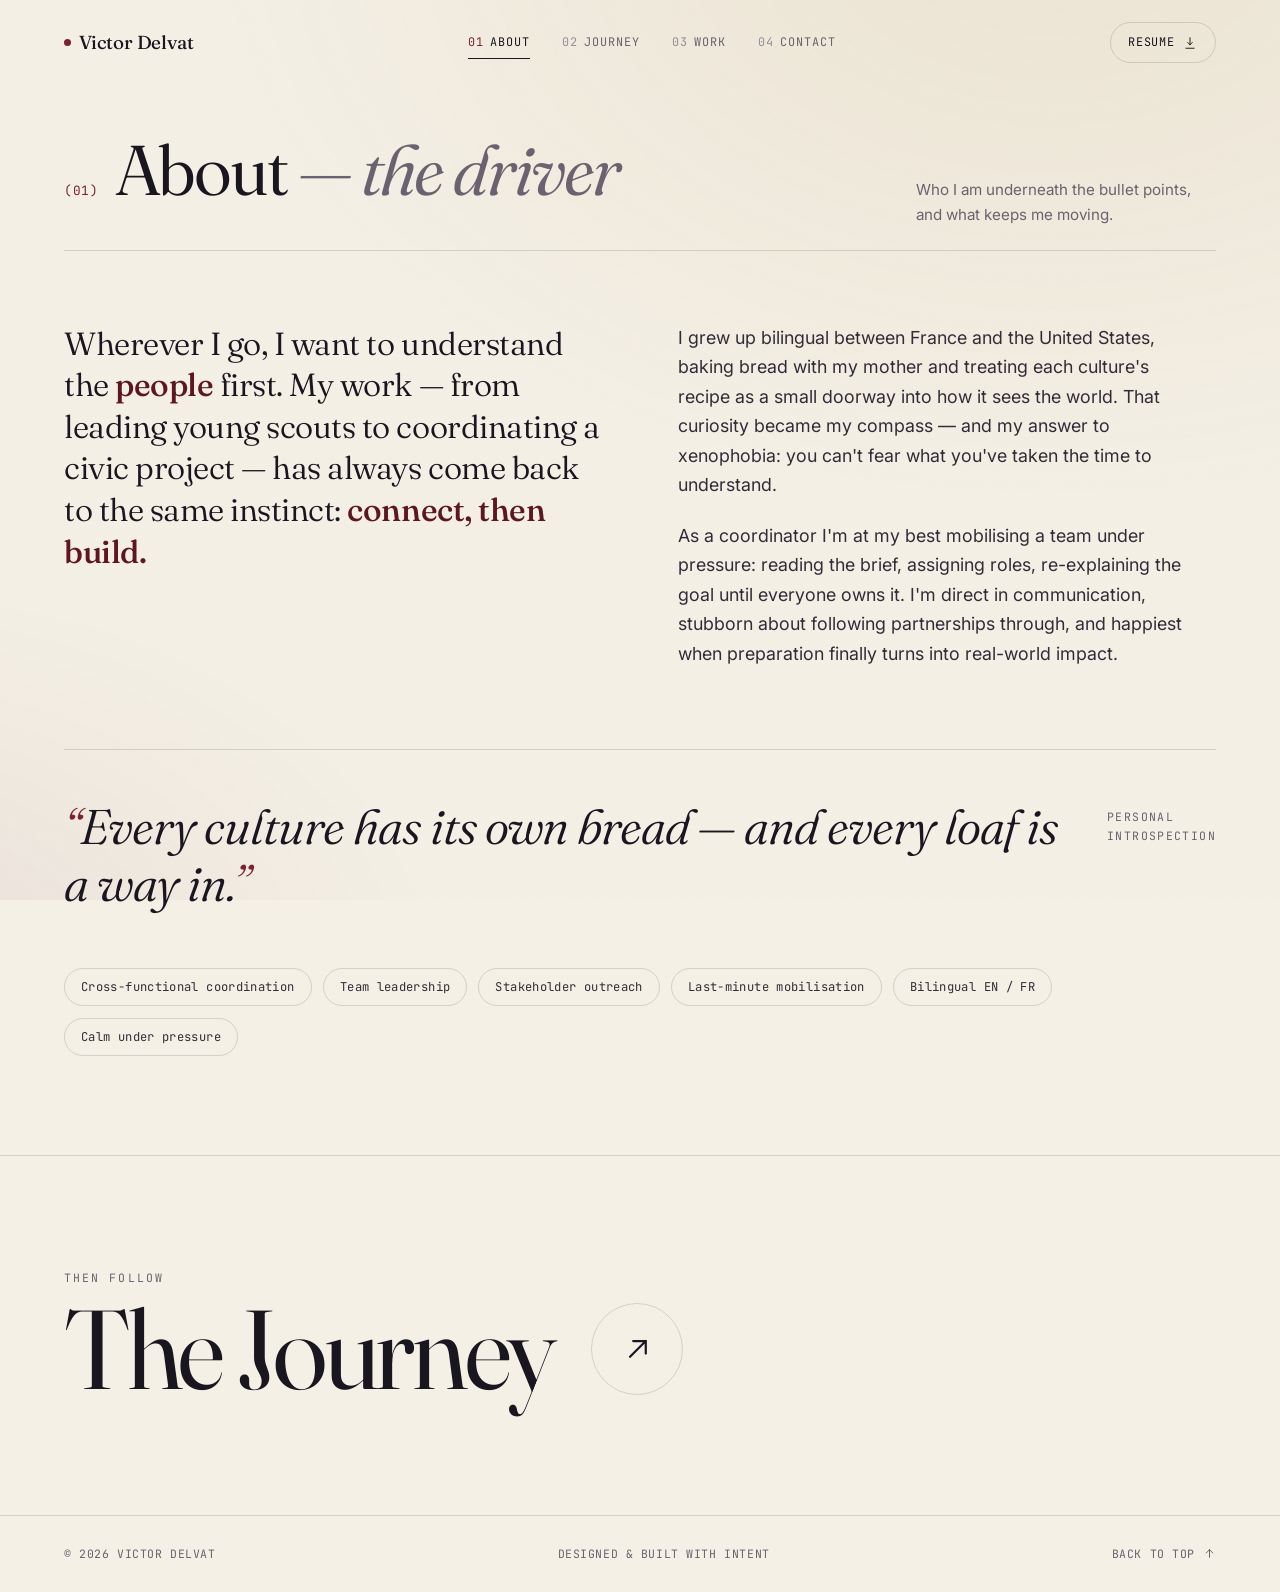
==== about.html @ 2fd2fdd8 "Initial commit — interactive multi-page portfolio Five-page editorial portfolio (home, about, journe" ====
<!DOCTYPE html>
<html lang="en">
<head>
<meta charset="UTF-8" />
<meta name="viewport" content="width=device-width, initial-scale=1.0" />
<title>About — Victor Delvat</title>
<meta name="description" content="Who Victor Delvat is beneath the bullet points: connection-driven, curious, and built for cross-cultural coordination." />
<meta name="author" content="Victor Delvat" />
<meta name="theme-color" content="#F4F0E6" />
<link rel="preconnect" href="https://fonts.googleapis.com" />
<link rel="preconnect" href="https://fonts.gstatic.com" crossorigin />
<link href="https://fonts.googleapis.com/css2?family=Fraunces:ital,opsz,wght@0,9..144,300..600;1,9..144,300..500&family=Inter:wght@400;500;600&family=JetBrains+Mono:wght@400;500&display=swap" rel="stylesheet" />
<link rel="stylesheet" href="assets/styles.css" />
</head>
<body>
<div class="progress" id="progress" aria-hidden="true"></div>
<div class="cursor" id="cursor" aria-hidden="true"></div>
<div class="cursor-dot" id="cursorDot" aria-hidden="true"></div>

<header class="nav" id="nav">
  <a href="index.html" class="nav-name" aria-label="Victor Delvat — home"><span class="dot" aria-hidden="true"></span> Victor Delvat</a>
  <nav class="nav-links" aria-label="Primary">
    <a href="about.html" data-nav="about"><span class="idx">01</span>About</a>
    <a href="journey.html" data-nav="journey"><span class="idx">02</span>Journey</a>
    <a href="work.html" data-nav="work"><span class="idx">03</span>Work</a>
    <a href="contact.html" data-nav="contact"><span class="idx">04</span>Contact</a>
  </nav>
  <a class="btn-resume magnetic" href="Victor_Delvat_Resume.pdf" download data-cursor>
    <span>Resume <svg viewBox="0 0 24 24" fill="none" stroke="currentColor" stroke-width="1.6" stroke-linecap="round" stroke-linejoin="round" aria-hidden="true"><path d="M12 3v12m0 0 4-4m-4 4-4-4M5 21h14"/></svg></span>
  </a>
  <button class="nav-toggle" id="navToggle" aria-label="Open menu" aria-expanded="false"><span></span><span></span></button>
</header>

<div class="menu" id="menu">
  <a href="about.html" data-nav="about"><span class="idx">01</span>About</a>
  <a href="journey.html" data-nav="journey"><span class="idx">02</span>Journey</a>
  <a href="work.html" data-nav="work"><span class="idx">03</span>Work</a>
  <a href="contact.html" data-nav="contact"><span class="idx">04</span>Contact</a>
</div>
<main>
<section class="section wrap" id="about">
  <div class="sec-head r-up">
    <span class="idx">(01)</span>
    <h2 class="serif">About <em>— the driver</em></h2>
    <p class="aside">Who I am underneath the bullet points, and what keeps me moving.</p>
  </div>

  <div class="about-grid">
    <p class="about-lead r-up">
      Wherever I go, I want to understand the <strong>people</strong> first.
      My work — from leading young scouts to coordinating a civic project —
      has always come back to the same instinct: <strong>connect, then build.</strong>
    </p>
    <div class="about-body r-up" data-d="1">
      <p>
        I grew up bilingual between France and the United States, baking bread with my
        mother and treating each culture's recipe as a small doorway into how it sees the world.
        That curiosity became my compass — and my answer to xenophobia: you can't fear what
        you've taken the time to understand.
      </p>
      <p>
        As a coordinator I'm at my best mobilising a team under pressure: reading the brief,
        assigning roles, re-explaining the goal until everyone owns it. I'm direct in
        communication, stubborn about following partnerships through, and happiest when
        preparation finally turns into real-world impact.
      </p>
    </div>
  </div>

  <blockquote class="pullquote r-up" data-d="1">
    <p class="q serif">
      <span class="mark">“</span>Every culture has its own bread — and every loaf is
      a way in.<span class="mark">”</span>
    </p>
    <p class="attr">Personal<br/>introspection</p>
  </blockquote>

  <div class="values r-up" data-d="2" aria-label="Core attributes">
    <span class="chip">Cross-functional coordination</span>
    <span class="chip">Team leadership</span>
    <span class="chip">Stakeholder outreach</span>
    <span class="chip">Last-minute mobilisation</span>
    <span class="chip">Bilingual EN / FR</span>
    <span class="chip">Calm under pressure</span>
  </div>
</section>
</main>

<a class="next-step" href="journey.html" aria-label="Next: The Journey">
  <span class="next-inner">
    <span class="ns-label r-up">Then follow</span>
    <span class="ns-title serif r-up" data-d="1">The Journey <span class="ns-arrow"><svg viewBox="0 0 24 24" fill="none" stroke="currentColor" stroke-width="1.4" stroke-linecap="round" aria-hidden="true"><path d="M7 17 17 7M9 7h8v8"/></svg></span></span>
  </span>
</a>
<footer class="site-foot">
  <span>© <span id="yr"></span> Victor Delvat</span>
  <span>Designed &amp; built with intent</span>
  <a href="#" class="to-top" data-cursor>Back to top <svg viewBox="0 0 24 24" fill="none" stroke="currentColor" stroke-width="1.8" stroke-linecap="round" aria-hidden="true"><path d="M12 19V5m0 0-6 6m6-6 6 6"/></svg></a>
</footer>
<script src="assets/main.js"></script>
</body>
</html>
---- assets/styles.css ----
/* ============================================================
   VICTOR DELVAT — shared stylesheet (multi-page, bold edition)
   ============================================================ */
:root{
  --paper:#F4F0E6;
  --paper-2:#ECE5D6;
  --surface:#FBF8F1;
  --ink:#1A1620;
  --ink-soft:#332C38;
  --muted:#6B6270;
  --muted-2:#968D9C;
  --line:rgba(26,22,32,0.14);
  --line-soft:rgba(26,22,32,0.07);
  --clay:#7C2230;
  --clay-deep:#5E1721;
  --gold:#B07C2E;
  --gold-soft:#CBA869;
  --dark:#17121A;
  --dark-paper:#EFE7DA;
  --map-land:rgba(26,22,32,0.085);
  --map-hi:rgba(124,34,48,0.42);

  --maxw:1320px;
  --gut:clamp(1.25rem,5vw,5.5rem);

  --ease:cubic-bezier(0.22,1,0.36,1);
  --ease-soft:cubic-bezier(0.65,0.05,0.36,1);
  --r:16px;

  --f-display:"Fraunces",Georgia,serif;
  --f-body:"Inter",system-ui,-apple-system,sans-serif;
  --f-mono:"JetBrains Mono",ui-monospace,monospace;
}

/* ---------- view transitions (cross-page) ---------- */
@view-transition{ navigation:auto; }
@keyframes vt-out{ to{ opacity:0; transform:translateY(-14px) scale(.992); } }
@keyframes vt-in{ from{ opacity:0; transform:translateY(22px) scale(.992); } }
::view-transition-old(root){ animation:vt-out .42s var(--ease) both; }
::view-transition-new(root){ animation:vt-in .55s var(--ease) both; }

/* ============================================================ RESET */
*{margin:0;padding:0;box-sizing:border-box}
html{-webkit-text-size-adjust:100%;scroll-behavior:smooth}
body{
  font-family:var(--f-body);background:var(--paper);color:var(--ink);
  font-size:clamp(1rem,0.55vw + 0.9rem,1.12rem);line-height:1.65;
  -webkit-font-smoothing:antialiased;text-rendering:optimizeLegibility;overflow-x:hidden;
}
img{display:block;max-width:100%}
a{color:inherit;text-decoration:none}
button{font:inherit;color:inherit;background:none;border:none;cursor:pointer}
::selection{background:var(--clay);color:#fff}

/* warm wash + film grain */
body::before{
  content:"";position:fixed;inset:0;z-index:0;pointer-events:none;
  background:
    radial-gradient(120% 120% at 82% -10%, rgba(176,124,46,0.10), transparent 55%),
    radial-gradient(90% 90% at -10% 110%, rgba(124,34,48,0.07), transparent 50%);
}
body::after{
  content:"";position:fixed;inset:0;z-index:9998;pointer-events:none;opacity:.5;
  mix-blend-mode:multiply;
  background-image:url("data:image/svg+xml,%3Csvg xmlns='http://www.w3.org/2000/svg' width='160' height='160'%3E%3Cfilter id='n'%3E%3CfeTurbulence type='fractalNoise' baseFrequency='0.85' numOctaves='2' stitchTiles='stitch'/%3E%3C/filter%3E%3Crect width='100%25' height='100%25' filter='url(%23n)' opacity='0.045'/%3E%3C/svg%3E");
}

.wrap{max-width:var(--maxw);margin-inline:auto;padding-inline:var(--gut)}
.section{position:relative;z-index:1;padding-block:clamp(4.5rem,11vh,9rem)}
main{position:relative;z-index:1}

/* ============================================================ TYPE HELPERS */
.label{font-family:var(--f-mono);font-size:0.72rem;letter-spacing:0.18em;text-transform:uppercase;color:var(--muted);font-weight:500}
.display{font-family:var(--f-display);font-weight:380;line-height:0.9;letter-spacing:-0.025em;font-optical-sizing:auto}
.serif{font-family:var(--f-display)}
.lead{font-size:clamp(1.2rem,1.4vw + 0.9rem,1.75rem);line-height:1.42;letter-spacing:-0.01em;color:var(--ink-soft);max-width:34ch}

.reveal-line{display:block;overflow:hidden}
.reveal-line > span{display:block;transform:translateY(110%);transition:transform 0.95s var(--ease)}
.in .reveal-line > span{transform:translateY(0)}
.in .reveal-line:nth-child(2) > span{transition-delay:0.08s}
.in .reveal-line:nth-child(3) > span{transition-delay:0.16s}

.r-up{opacity:0;transform:translateY(26px);transition:opacity 0.85s var(--ease),transform 0.85s var(--ease)}
.in .r-up,.r-up.in{opacity:1;transform:none}
.r-up[data-d="1"]{transition-delay:0.08s}
.r-up[data-d="2"]{transition-delay:0.16s}
.r-up[data-d="3"]{transition-delay:0.24s}
.r-up[data-d="4"]{transition-delay:0.32s}
.r-up[data-d="5"]{transition-delay:0.40s}

/* ============================================================ CURSOR */
.cursor,.cursor-dot{position:fixed;top:0;left:0;z-index:9999;pointer-events:none;border-radius:50%;mix-blend-mode:multiply;opacity:0}
.cursor{width:40px;height:40px;border:1px solid rgba(26,22,32,0.45);transform:translate(-50%,-50%);
  transition:width .35s var(--ease),height .35s var(--ease),opacity .3s,background .35s var(--ease),border-color .35s}
.cursor-dot{width:5px;height:5px;background:var(--ink);transform:translate(-50%,-50%)}
.cursor.is-hover{width:66px;height:66px;background:rgba(124,34,48,0.10);border-color:transparent}
.cursor.is-hover-dark{border-color:rgba(239,231,218,0.6)}
body.cursor-ready{cursor:none}
body.cursor-ready a,body.cursor-ready button{cursor:none}

/* ============================================================ PROGRESS */
.progress{position:fixed;top:0;left:0;height:2px;width:100%;transform:scaleX(0);transform-origin:0 50%;background:var(--clay);z-index:300}

/* ============================================================ NAV */
.nav{position:fixed;top:0;left:0;right:0;z-index:200;display:flex;align-items:center;justify-content:space-between;
  padding:1.4rem var(--gut);transition:padding .5s var(--ease),background .5s var(--ease),box-shadow .5s var(--ease),backdrop-filter .5s}
.nav.shrunk{padding:0.85rem var(--gut);background:rgba(244,240,230,0.72);backdrop-filter:blur(14px) saturate(120%);
  -webkit-backdrop-filter:blur(14px) saturate(120%);box-shadow:0 1px 0 var(--line-soft)}
.nav-name{font-family:var(--f-display);font-size:1.18rem;font-weight:450;letter-spacing:-0.01em;display:flex;align-items:center;gap:.5rem}
.nav-name .dot{width:7px;height:7px;border-radius:50%;background:var(--clay);display:inline-block}
.nav-links{display:flex;align-items:center;gap:2rem}
.nav-links a{font-family:var(--f-mono);font-size:0.74rem;letter-spacing:0.08em;text-transform:uppercase;color:var(--muted);position:relative;padding:.3rem 0;transition:color .3s var(--ease)}
.nav-links a .idx{color:var(--muted-2);margin-right:.4rem}
.nav-links a::after{content:"";position:absolute;left:0;bottom:-2px;height:1px;width:100%;background:var(--ink);transform:scaleX(0);transform-origin:100% 50%;transition:transform .4s var(--ease)}
.nav-links a:hover,.nav-links a.active{color:var(--ink)}
.nav-links a:hover::after,.nav-links a.active::after{transform:scaleX(1);transform-origin:0 50%}
.nav-links a.active .idx{color:var(--clay)}

.btn-resume{display:inline-flex;align-items:center;gap:.55rem;font-family:var(--f-mono);font-size:0.74rem;letter-spacing:0.06em;text-transform:uppercase;
  border:1px solid var(--line);border-radius:100px;padding:.6rem 1.1rem;color:var(--ink);position:relative;overflow:hidden;
  transition:background .4s var(--ease),color .4s var(--ease),border-color .4s var(--ease)}
.btn-resume span{position:relative;z-index:1;display:inline-flex;align-items:center;gap:.55rem}
.btn-resume::before{content:"";position:absolute;inset:0;background:var(--ink);transform:translateY(101%);transition:transform .5s var(--ease);z-index:0}
.btn-resume:hover{color:var(--paper);border-color:var(--ink)}
.btn-resume:hover::before{transform:translateY(0)}
.btn-resume svg{width:14px;height:14px}
.nav-toggle{display:none}

/* mobile menu */
.menu{position:fixed;inset:0;z-index:190;background:var(--paper);display:flex;flex-direction:column;justify-content:center;gap:1rem;padding:var(--gut);transform:translateY(-100%);transition:transform .6s var(--ease)}
.menu.open{transform:translateY(0)}
.menu a{font-family:var(--f-display);font-size:clamp(2rem,9vw,3.5rem);font-weight:380;letter-spacing:-0.02em;display:flex;align-items:baseline;gap:1rem}
.menu a .idx{font-family:var(--f-mono);font-size:0.9rem;color:var(--clay)}

/* inner pages: clear the fixed nav */
main > .section:first-child:not(.hero){padding-top:clamp(7rem,15vh,11rem)}

/* dark-themed pages (contact): make the nav legible over dark */
body.on-dark .nav-name{color:var(--dark-paper)}
body.on-dark .nav-name .dot{background:var(--gold)}
body.on-dark .nav-links a{color:rgba(239,231,218,0.55)}
body.on-dark .nav-links a:hover,body.on-dark .nav-links a.active{color:var(--dark-paper)}
body.on-dark .nav-links a::after{background:var(--dark-paper)}
body.on-dark .nav-links a.active .idx{color:var(--gold)}
body.on-dark .btn-resume{color:var(--dark-paper);border-color:rgba(239,231,218,0.32)}
body.on-dark .btn-resume::before{background:var(--dark-paper)}
body.on-dark .btn-resume:hover{color:var(--dark)}
body.on-dark .nav.shrunk{background:rgba(23,18,26,0.62);box-shadow:0 1px 0 rgba(239,231,218,0.1)}
body.on-dark .nav-toggle span{background:var(--dark-paper)}
body.on-dark .cursor{border-color:rgba(239,231,218,0.5);mix-blend-mode:screen}
body.on-dark .cursor-dot{background:var(--dark-paper);mix-blend-mode:screen}

/* ============================================================ HERO */
.hero{min-height:100svh;display:flex;flex-direction:column;justify-content:center;padding-top:6rem;padding-bottom:3rem;position:relative;z-index:1}
.hero-top{display:flex;justify-content:space-between;align-items:flex-end;gap:2rem;margin-bottom:clamp(1.5rem,4vh,3rem);flex-wrap:wrap}
.hero-head{display:flex;align-items:flex-end;justify-content:space-between;gap:clamp(1.5rem,4vw,3rem);flex-wrap:wrap}
.hero-name{font-size:clamp(3.8rem,17vw,17rem);letter-spacing:-0.04em;line-height:0.86}
.hero-name em{font-style:italic;font-weight:320;color:var(--clay)}
.hero-role{display:flex;align-items:center;gap:1.1rem;flex-wrap:wrap;margin-top:clamp(1.4rem,3.5vh,2.6rem);
  font-family:var(--f-mono);font-size:clamp(0.78rem,1.1vw,0.95rem);letter-spacing:0.04em;text-transform:uppercase;color:var(--ink-soft)}
.hero-role .sep{width:34px;height:1px;background:var(--line);display:inline-block}
.hero-grid{display:grid;grid-template-columns:1.4fr 1fr;gap:clamp(2rem,5vw,5rem);align-items:end;margin-top:clamp(2.5rem,6vh,4.5rem)}
.hero-lead{align-self:end}
.hero-meta{display:flex;flex-direction:column;gap:.9rem;align-items:flex-start;justify-self:end}
.hero-stats{display:flex;gap:clamp(1.5rem,4vw,3rem);flex-wrap:wrap}
.stat .num{font-family:var(--f-display);font-size:clamp(1.9rem,3vw,2.8rem);line-height:1;font-weight:400;display:block}
.stat .cap{font-family:var(--f-mono);font-size:0.68rem;letter-spacing:0.1em;text-transform:uppercase;color:var(--muted);margin-top:.5rem}
.scroll-cue{display:flex;align-items:center;gap:.7rem;margin-top:clamp(2rem,5vh,3.5rem);font-family:var(--f-mono);font-size:0.7rem;letter-spacing:0.18em;text-transform:uppercase;color:var(--muted)}
.scroll-cue .line{position:relative;width:46px;height:1px;background:var(--line);overflow:hidden}
.scroll-cue .line::after{content:"";position:absolute;inset:0;background:var(--ink);transform:translateX(-100%);animation:cue 2.4s var(--ease) infinite}
@keyframes cue{0%{transform:translateX(-100%)}50%{transform:translateX(0)}100%{transform:translateX(100%)}}

/* ============================================================ PORTRAIT / PHOTO SLOTS */
.portrait{position:relative;flex:none;align-self:flex-end;margin-bottom:.4rem;width:clamp(160px,18vw,270px);aspect-ratio:4/5;
  border:1px solid var(--line);border-radius:18px;overflow:hidden;background:var(--paper-2)}
.portrait img,.photo img{position:absolute;inset:0;width:100%;height:100%;object-fit:cover;z-index:1}
.portrait figcaption,.photo figcaption{position:absolute;inset:0;display:flex;align-items:center;justify-content:center;text-align:center;
  font-family:var(--f-mono);font-size:0.64rem;letter-spacing:0.14em;text-transform:uppercase;color:var(--muted-2);line-height:1.7}
.portrait.is-empty,.photo.is-empty{border-style:dashed}
.photo{position:relative;overflow:hidden;border:1px solid var(--line);border-radius:var(--r);background:var(--paper-2)}

/* ============================================================ SECTION HEADER */
.sec-head{display:flex;align-items:baseline;gap:1rem;margin-bottom:clamp(2.5rem,6vw,4.5rem);border-bottom:1px solid var(--line);padding-bottom:1.4rem;flex-wrap:wrap}
.sec-head .idx{font-family:var(--f-mono);font-size:0.8rem;color:var(--clay);letter-spacing:0.05em}
.sec-head h1,.sec-head h2{font-size:clamp(2.2rem,5.5vw,4.6rem);font-weight:360;letter-spacing:-0.03em;line-height:1}
.sec-head h1 em,.sec-head h2 em{font-style:italic;color:var(--muted)}
.sec-head .aside{margin-left:auto;max-width:30ch;color:var(--muted);font-size:0.95rem}

/* ============================================================ ABOUT */
.about-grid{display:grid;grid-template-columns:1fr 1fr;gap:clamp(2.5rem,6vw,6rem);align-items:start}
.about-lead{font-family:var(--f-display);font-weight:340;font-size:clamp(1.6rem,2.5vw,2.4rem);line-height:1.3;letter-spacing:-0.015em}
.about-lead strong{font-weight:500;color:var(--clay-deep)}
.about-body p{color:var(--ink-soft);margin-bottom:1.3rem;max-width:46ch}
.about-body p:last-child{margin-bottom:0}
.pullquote{margin-top:clamp(3rem,7vw,5rem);border-top:1px solid var(--line);padding-top:clamp(2rem,4vw,3rem);display:grid;grid-template-columns:auto 1fr;gap:clamp(1.5rem,4vw,3rem);align-items:start}
.pullquote .q{font-family:var(--f-display);font-style:italic;font-weight:330;font-size:clamp(1.8rem,3.8vw,3.4rem);line-height:1.18;letter-spacing:-0.02em}
.pullquote .q .mark{color:var(--clay)}
.pullquote .attr{font-family:var(--f-mono);font-size:0.72rem;letter-spacing:0.12em;text-transform:uppercase;color:var(--muted);white-space:nowrap;padding-top:.6rem}
.values{display:flex;flex-wrap:wrap;gap:.7rem;margin-top:clamp(2.5rem,5vw,3.5rem)}
.chip{font-family:var(--f-mono);font-size:0.76rem;letter-spacing:0.03em;border:1px solid var(--line);border-radius:100px;padding:.5rem 1rem;color:var(--ink-soft);transition:background .35s var(--ease),color .35s var(--ease),border-color .35s var(--ease)}
.chip:hover{background:var(--ink);color:var(--paper);border-color:var(--ink)}

/* ============================================================ PATH / JOURNEY */
.path-list{display:flex;flex-direction:column}
.stop{display:grid;grid-template-columns:0.6fr 1.6fr 1fr;gap:clamp(1rem,3vw,3rem);padding:clamp(1.6rem,3.5vw,2.6rem) 0;border-top:1px solid var(--line);align-items:start;position:relative;transition:background .5s var(--ease)}
.stop:last-child{border-bottom:1px solid var(--line)}
.stop:hover{background:linear-gradient(90deg,rgba(124,34,48,0.05),transparent 70%)}
.stop .yr{font-family:var(--f-mono);font-size:0.8rem;color:var(--muted);letter-spacing:0.03em;padding-top:.45rem}
.stop .place h3{font-family:var(--f-display);font-size:clamp(1.4rem,2.6vw,2.1rem);font-weight:400;letter-spacing:-0.015em;line-height:1.1}
.stop .place .loc{display:flex;align-items:center;gap:.55rem;margin-top:.6rem;font-size:0.92rem;color:var(--muted)}
.stop .place .loc svg{width:14px;height:14px;color:var(--clay);flex:none}
.stop .detail{color:var(--ink-soft);font-size:0.97rem;padding-top:.3rem}
.stop .detail .courses{display:flex;flex-wrap:wrap;gap:.4rem;margin-top:.9rem}
.stop .detail .courses span{font-family:var(--f-mono);font-size:0.68rem;color:var(--muted);border:1px solid var(--line-soft);border-radius:6px;padding:.25rem .5rem}
.stop .num-big{position:absolute;right:0;top:50%;transform:translateY(-50%);font-family:var(--f-display);font-size:clamp(3rem,8vw,7rem);font-style:italic;color:rgba(26,22,32,0.05);font-weight:300;pointer-events:none;z-index:-1}

.journey{position:relative;width:100%;aspect-ratio:950/620;margin-bottom:clamp(2.5rem,6vw,4.5rem);border:1px solid var(--line);border-radius:18px;overflow:hidden;
  background:radial-gradient(120% 130% at 50% -20%, rgba(176,124,46,0.10), transparent 55%),radial-gradient(90% 90% at 95% 110%, rgba(124,34,48,0.08), transparent 55%),var(--surface)}
.world-base,.map-overlay{position:absolute;inset:0;width:100%;height:100%}
.world-base path{fill:var(--map-land);stroke:none;transition:fill 1.2s var(--ease)}
.world-base #france,.world-base #usa{fill:var(--map-land)}
.journey.in .world-base #france,.journey.in .world-base #usa{fill:var(--map-hi)}
.map-overlay{overflow:visible}
.route{fill:none;stroke:var(--gold);stroke-width:2.4;stroke-linecap:round;stroke-linejoin:round;stroke-dasharray:var(--len);stroke-dashoffset:var(--len);transition:stroke-dashoffset 2.1s var(--ease-soft);filter:drop-shadow(0 1px 1px rgba(176,124,46,0.35))}
.journey.in .route{stroke-dashoffset:0}
.route-ghost{fill:none;stroke:var(--line);stroke-width:1;stroke-dasharray:2 6}
.plane{fill:var(--ink)}
.plane-wrap{opacity:0;transition:opacity .4s var(--ease)}
.journey.in .plane-wrap{opacity:1}
.mk-ring{fill:none;stroke:var(--clay);stroke-width:2;opacity:0;transform-box:fill-box;transform-origin:center}
.journey.in .mk-ring{animation:pulse 2.6s var(--ease) infinite}
.mk-dot{fill:var(--clay)}.mk-dot.gold{fill:var(--gold)}
@keyframes pulse{0%{opacity:.55;transform:scale(.6)}70%{opacity:0;transform:scale(2.6)}100%{opacity:0;transform:scale(2.6)}}
.city{position:absolute;transform:translate(-50%,-50%);display:flex;flex-direction:column;gap:.15rem;align-items:center;pointer-events:none;text-align:center;opacity:0;transition:opacity .7s var(--ease)}
.journey.in .city{opacity:1}
.city .c-name{font-family:var(--f-display);font-size:clamp(.8rem,1.5vw,1.15rem);font-weight:500;line-height:1;letter-spacing:-.01em;color:var(--ink);white-space:nowrap}
.city .c-meta{font-family:var(--f-mono);font-size:clamp(.5rem,.9vw,.66rem);letter-spacing:.1em;text-transform:uppercase;color:var(--muted);white-space:nowrap}
.city .c-tag{font-family:var(--f-mono);font-size:clamp(.46rem,.8vw,.58rem);letter-spacing:.12em;text-transform:uppercase;color:var(--gold);margin-bottom:.1rem}
.city.below{flex-direction:column-reverse}
.journey-cap{position:absolute;left:clamp(1rem,3vw,2rem);bottom:clamp(1rem,3vw,1.6rem);font-family:var(--f-mono);font-size:.64rem;letter-spacing:.14em;text-transform:uppercase;color:var(--muted-2);display:flex;align-items:center;gap:.6rem}
.journey-cap .pin{width:7px;height:7px;border-radius:50%;background:var(--gold)}

/* ============================================================ WORK */
.work-list{display:flex;flex-direction:column;gap:0}
.job{display:grid;grid-template-columns:auto 1fr auto;gap:clamp(1.2rem,3vw,3rem);padding:clamp(1.8rem,4vw,3rem) 0;border-top:1px solid var(--line);align-items:center;cursor:pointer;position:relative}
.job:last-child{border-bottom:1px solid var(--line)}
.job .j-main{display:flex;flex-direction:column;gap:.2rem}
.job .j-title{font-family:var(--f-display);font-size:clamp(1.6rem,3.6vw,2.9rem);font-weight:400;letter-spacing:-0.02em;line-height:1.04;transition:color .4s var(--ease);display:flex;align-items:center;gap:.8rem;flex-wrap:wrap}
.job .j-title .tag{font-family:var(--f-mono);font-size:0.62rem;letter-spacing:0.1em;text-transform:uppercase;color:var(--clay);border:1px solid var(--clay);border-radius:100px;padding:.2rem .55rem;transform:translateY(-3px)}
.job .j-org{color:var(--muted);font-size:0.97rem;margin-top:.35rem}
.job .j-side{text-align:right;display:flex;flex-direction:column;align-items:flex-end;gap:.5rem}
.job .j-yr{font-family:var(--f-mono);font-size:0.78rem;color:var(--muted)}
.job .j-arrow{width:42px;height:42px;border:1px solid var(--line);border-radius:50%;display:flex;align-items:center;justify-content:center;transition:background .4s var(--ease),border-color .4s var(--ease),transform .4s var(--ease)}
.job .j-arrow svg{width:16px;height:16px;transition:transform .4s var(--ease),color .4s var(--ease)}
.job:hover .j-title{color:var(--clay-deep)}
.job:hover .j-arrow{background:var(--ink);border-color:var(--ink);transform:rotate(45deg)}
.job:hover .j-arrow svg{color:var(--paper);transform:rotate(-45deg)}
.job-detail{grid-column:1 / -1;display:grid;grid-template-rows:0fr;transition:grid-template-rows .55s var(--ease)}
.job-detail-inner{overflow:hidden}
.job.open .job-detail{grid-template-rows:1fr}
.job-detail ul{list-style:none;padding-top:1.5rem;display:grid;grid-template-columns:repeat(auto-fit,minmax(240px,1fr));gap:.9rem 2.5rem;max-width:60rem}
.job-detail li{position:relative;padding-left:1.4rem;color:var(--ink-soft);font-size:0.96rem;line-height:1.5}
.job-detail li::before{content:"";position:absolute;left:0;top:.6em;width:6px;height:6px;border-radius:50%;background:var(--clay)}

/* logos */
.logo{position:relative;display:inline-flex;align-items:center;justify-content:center;flex:none;width:58px;height:58px;padding:5px;overflow:hidden;border:1px solid var(--line);border-radius:13px;background:var(--surface);
  font-family:var(--f-mono);font-weight:500;font-size:0.5rem;letter-spacing:0.04em;line-height:1.18;text-transform:uppercase;color:var(--ink-soft);text-align:center;transition:border-color .4s var(--ease),background .4s var(--ease)}
.logo img{position:absolute;inset:0;width:100%;height:100%;object-fit:contain;padding:9px;background:var(--surface);z-index:1}
.logo b{font-weight:600}
.job:hover .j-logo{border-color:var(--clay)}
.logo-uni{display:flex;width:54px;height:54px;margin-bottom:1.1rem}

.certs{display:grid;grid-template-columns:repeat(auto-fit,minmax(240px,1fr));gap:1.2rem;margin-top:clamp(2.5rem,5vw,4rem)}
.cert{border:1px solid var(--line);border-radius:var(--r);padding:1.6rem;background:var(--surface);transition:transform .45s var(--ease),box-shadow .45s var(--ease),border-color .45s var(--ease);display:flex;flex-direction:column;gap:.6rem}
.cert:hover{transform:translateY(-5px);box-shadow:0 18px 40px -22px rgba(26,22,32,0.3);border-color:var(--clay)}
.cert .c-ico{width:30px;height:30px;color:var(--clay)}
.cert .c-ico svg{width:100%;height:100%}
.cert h4{font-family:var(--f-display);font-size:1.25rem;font-weight:450;letter-spacing:-0.01em}
.cert p{font-size:0.88rem;color:var(--muted)}

/* ============================================================ NEXT-STEP CTA */
.next-step{position:relative;z-index:1;display:block;border-top:1px solid var(--line);padding-block:clamp(3.5rem,9vw,7rem);transition:background .5s var(--ease)}
.next-step:hover{background:linear-gradient(180deg,rgba(124,34,48,0.04),transparent)}
.next-inner{max-width:var(--maxw);margin-inline:auto;padding-inline:var(--gut);display:flex;flex-direction:column;gap:.6rem}
.next-step .ns-label{font-family:var(--f-mono);font-size:0.72rem;letter-spacing:0.18em;text-transform:uppercase;color:var(--muted)}
.next-step .ns-title{font-family:var(--f-display);font-weight:380;font-size:clamp(2.6rem,9vw,7rem);line-height:0.95;letter-spacing:-0.03em;display:flex;align-items:center;gap:clamp(1rem,3vw,2.5rem);flex-wrap:wrap;transition:color .4s var(--ease)}
.next-step:hover .ns-title{color:var(--clay-deep)}
.next-step .ns-arrow{display:inline-flex;align-items:center;justify-content:center;width:clamp(54px,8vw,92px);height:clamp(54px,8vw,92px);border:1px solid var(--line);border-radius:50%;transition:background .45s var(--ease),border-color .45s var(--ease),transform .45s var(--ease);flex:none}
.next-step .ns-arrow svg{width:42%;height:42%;transition:transform .45s var(--ease),color .45s var(--ease)}
.next-step:hover .ns-arrow{background:var(--clay);border-color:var(--clay);transform:rotate(45deg)}
.next-step:hover .ns-arrow svg{color:var(--paper);transform:rotate(-45deg)}

/* ============================================================ CONTACT (dark) */
.contact{position:relative;z-index:1;background:var(--dark);color:var(--dark-paper);padding-block:clamp(5rem,12vh,9rem);overflow:hidden;min-height:100svh;display:flex;align-items:center}
.contact::before{content:"";position:absolute;inset:0;pointer-events:none;background:radial-gradient(80% 90% at 85% 0%,rgba(124,34,48,0.34),transparent 58%)}
.contact .label{color:rgba(239,231,218,0.6)}
.contact-head{font-family:var(--f-display);font-weight:330;font-size:clamp(2.8rem,9vw,7.5rem);line-height:0.96;letter-spacing:-0.03em;margin-block:1.5rem 0}
.contact-head em{font-style:italic;color:var(--gold-soft)}
.contact-grid{display:grid;grid-template-columns:1.4fr 1fr;gap:clamp(2.5rem,6vw,5rem);margin-top:clamp(2.5rem,6vw,4.5rem);align-items:end}
.contact-cta{display:inline-flex;align-items:center;gap:1rem;margin-top:2rem;font-family:var(--f-display);font-size:clamp(1.6rem,3.5vw,2.6rem);font-weight:400;letter-spacing:-0.02em;color:var(--dark-paper);position:relative}
.contact-cta .u{position:relative}
.contact-cta .u::after{content:"";position:absolute;left:0;bottom:2px;height:1px;width:100%;background:currentColor;transform:scaleX(0);transform-origin:0 50%;transition:transform .5s var(--ease)}
.contact-cta:hover .u::after{transform:scaleX(1)}
.contact-cta .arrow{width:54px;height:54px;border-radius:50%;border:1px solid rgba(239,231,218,0.3);display:flex;align-items:center;justify-content:center;flex:none;transition:background .4s var(--ease),transform .4s var(--ease)}
.contact-cta .arrow svg{width:20px;height:20px;transition:transform .4s var(--ease)}
.contact-cta:hover .arrow{background:var(--clay);border-color:var(--clay);transform:rotate(45deg)}
.contact-cta:hover .arrow svg{transform:rotate(-45deg)}
.contact-links{display:flex;flex-direction:column;gap:.2rem}
.contact-links a{display:flex;align-items:center;justify-content:space-between;gap:1rem;padding:1rem 0;border-bottom:1px solid rgba(239,231,218,0.14);font-size:1rem;transition:padding-left .4s var(--ease)}
.contact-links a .k{font-family:var(--f-mono);font-size:0.72rem;letter-spacing:0.1em;text-transform:uppercase;color:rgba(239,231,218,0.55)}
.contact-links a .v{display:flex;align-items:center;gap:.6rem}
.contact-links a svg{width:15px;height:15px;opacity:.5;transition:opacity .4s,transform .4s var(--ease)}
.contact-links a:hover{padding-left:.5rem}
.contact-links a:hover svg{opacity:1;transform:translate(2px,-2px)}

/* ============================================================ SITE FOOTER */
.site-foot{position:relative;z-index:1;display:flex;justify-content:space-between;align-items:center;gap:1.5rem;flex-wrap:wrap;
  max-width:var(--maxw);margin-inline:auto;padding:1.8rem var(--gut);border-top:1px solid var(--line);
  font-family:var(--f-mono);font-size:0.72rem;letter-spacing:0.05em;color:var(--muted);text-transform:uppercase}
.site-foot a{transition:color .3s}
.site-foot a:hover{color:var(--ink)}
.to-top{display:inline-flex;align-items:center;gap:.5rem}
.to-top svg{width:13px;height:13px}
.contact .foot-in{display:flex;justify-content:space-between;align-items:center;gap:1.5rem;flex-wrap:wrap;margin-top:clamp(3.5rem,8vw,6rem);padding-top:1.6rem;border-top:1px solid rgba(239,231,218,0.14);font-family:var(--f-mono);font-size:0.72rem;letter-spacing:0.05em;color:rgba(239,231,218,0.5);text-transform:uppercase}
.contact .foot-in a{transition:color .3s}.contact .foot-in a:hover{color:var(--dark-paper)}

/* ============================================================ MARQUEE */
.marquee{border-block:1px solid var(--line);padding-block:1.4rem;overflow:hidden;position:relative;z-index:1;background:var(--paper-2)}
.marquee-track{display:flex;gap:3rem;width:max-content;animation:slide 38s linear infinite;will-change:transform}
.marquee:hover .marquee-track{animation-play-state:paused}
.marquee-item{font-family:var(--f-display);font-size:clamp(1.4rem,3vw,2.4rem);font-weight:380;letter-spacing:-0.01em;color:var(--ink-soft);display:flex;align-items:center;gap:3rem;white-space:nowrap}
.marquee-item > span{display:none}
.marquee-item::after{content:"";width:8px;height:8px;border-radius:50%;background:var(--clay);flex:none;opacity:.8}
@keyframes slide{to{transform:translateX(-50%)}}

/* ============================================================ TILT */
.tilt{transition:transform .4s var(--ease)}

/* ============================================================ RESPONSIVE */
@media (max-width:900px){
  .nav-links{display:none}
  .nav-toggle{display:flex;flex-direction:column;gap:5px;width:30px;height:30px;align-items:center;justify-content:center}
  .nav-toggle span{width:22px;height:1.5px;background:var(--ink);transition:transform .4s var(--ease),opacity .3s}
  .nav-toggle[aria-expanded="true"] span:first-child{transform:translateY(3.25px) rotate(45deg)}
  .nav-toggle[aria-expanded="true"] span:last-child{transform:translateY(-3.25px) rotate(-45deg)}
  .hero-grid{grid-template-columns:1fr;gap:2.5rem}
  .hero-meta{justify-self:start}
  .about-grid{grid-template-columns:1fr;gap:2rem}
  .stop{grid-template-columns:1fr;gap:.6rem}
  .stop .yr{padding-top:0}
  .stop .num-big{display:none}
  .job{grid-template-columns:auto 1fr;gap:1rem}
  .job .j-side{grid-column:2;flex-direction:row;align-items:center;justify-content:space-between;width:100%;margin-top:.4rem}
  .pullquote{grid-template-columns:1fr}
  .contact-grid{grid-template-columns:1fr}
  .sec-head .aside{margin-left:0;flex-basis:100%}
}
@media (hover:none){.cursor,.cursor-dot{display:none!important}}

/* ============================================================ REDUCED MOTION */
@media (prefers-reduced-motion:reduce){
  html{scroll-behavior:auto}
  *,*::before,*::after{animation-duration:0.001ms!important;animation-iteration-count:1!important;transition-duration:0.001ms!important}
  .reveal-line > span{transform:none}.r-up{opacity:1;transform:none}.marquee-track{animation:none}
  .cursor,.cursor-dot{display:none!important}body.cursor-ready{cursor:auto}
  ::view-transition-old(root),::view-transition-new(root){animation:none!important}
}
a:focus-visible,button:focus-visible{outline:2px solid var(--clay);outline-offset:3px;border-radius:2px}
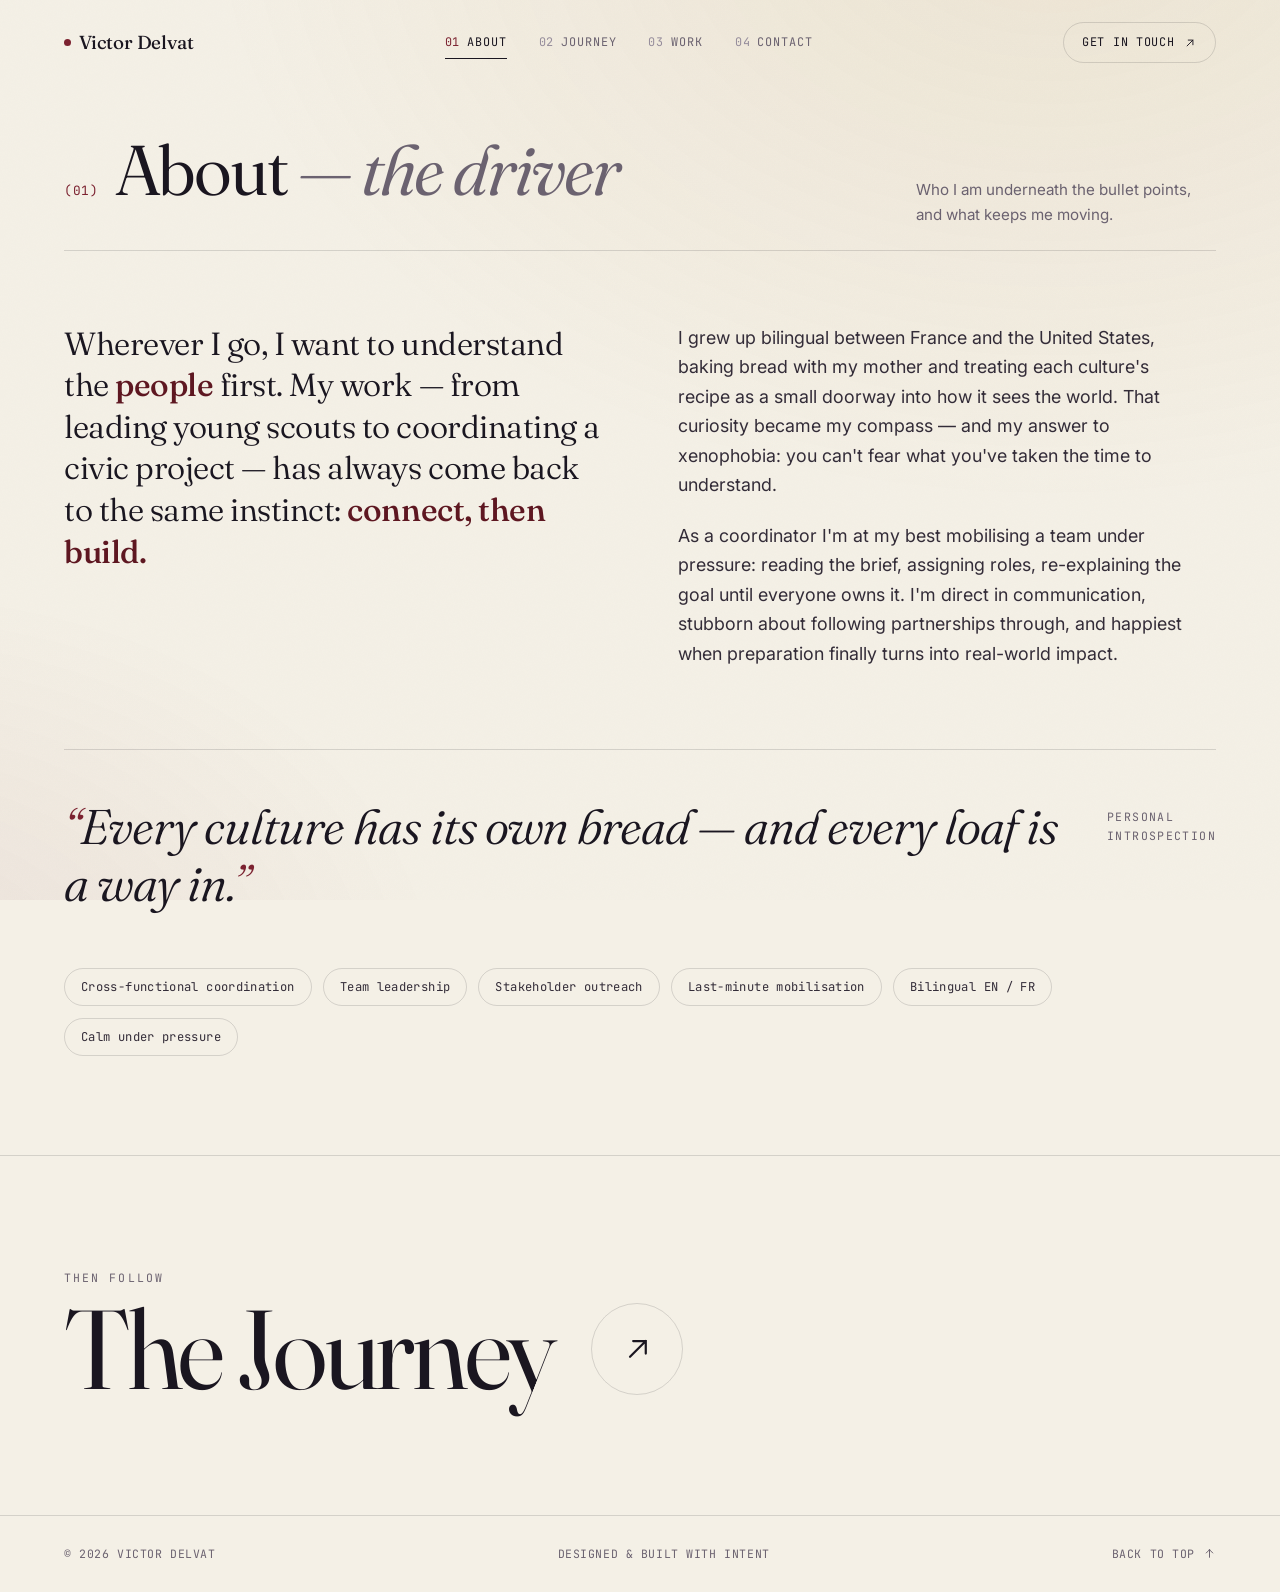
==== commit a1172b2b: "Add Web3Forms contact form; remove resume download Replace the email CTA and resume PDF download wit" ====
--- a/about.html
+++ b/about.html
@@ -25,8 +25,8 @@
     <a href="work.html" data-nav="work"><span class="idx">03</span>Work</a>
     <a href="contact.html" data-nav="contact"><span class="idx">04</span>Contact</a>
   </nav>
-  <a class="btn-resume magnetic" href="Victor_Delvat_Resume.pdf" download data-cursor>
-    <span>Resume <svg viewBox="0 0 24 24" fill="none" stroke="currentColor" stroke-width="1.6" stroke-linecap="round" stroke-linejoin="round" aria-hidden="true"><path d="M12 3v12m0 0 4-4m-4 4-4-4M5 21h14"/></svg></span>
+  <a class="btn-resume magnetic" href="contact.html" data-cursor>
+    <span>Get in touch <svg viewBox="0 0 24 24" fill="none" stroke="currentColor" stroke-width="1.6" stroke-linecap="round" stroke-linejoin="round" aria-hidden="true"><path d="M7 17 17 7M9 7h8v8"/></svg></span>
   </a>
   <button class="nav-toggle" id="navToggle" aria-label="Open menu" aria-expanded="false"><span></span><span></span></button>
 </header>
--- a/assets/styles.css
+++ b/assets/styles.css
@@ -367,3 +367,32 @@
   ::view-transition-old(root),::view-transition-new(root){animation:none!important}
 }
 a:focus-visible,button:focus-visible{outline:2px solid var(--clay);outline-offset:3px;border-radius:2px}
+
+/* ============================================================ CONTACT FORM */
+.cform{margin-top:2.2rem;max-width:34rem;display:flex;flex-direction:column;gap:1.5rem}
+.cform .field{display:flex;flex-direction:column;gap:.5rem}
+.cform label{font-family:var(--f-mono);font-size:.66rem;letter-spacing:.13em;text-transform:uppercase;color:rgba(236,234,230,0.55)}
+.cform input,.cform textarea{
+  width:100%;background:transparent;border:none;border-bottom:1px solid rgba(236,234,230,0.22);
+  color:var(--dark-paper);font-family:var(--f-body);font-size:1.05rem;line-height:1.5;
+  padding:.55rem 0;transition:border-color .4s var(--ease);
+}
+.cform textarea{resize:vertical;min-height:3.4rem}
+.cform input::placeholder,.cform textarea::placeholder{color:rgba(236,234,230,0.28)}
+.cform input:focus,.cform textarea:focus{outline:none;border-color:var(--gold)}
+.cform-submit{
+  align-self:flex-start;margin-top:.4rem;display:inline-flex;align-items:center;
+  font-family:var(--f-mono);font-size:.74rem;letter-spacing:.08em;text-transform:uppercase;
+  border:1px solid rgba(236,234,230,0.32);border-radius:100px;padding:.85rem 1.6rem;
+  color:var(--dark-paper);position:relative;overflow:hidden;
+  transition:color .45s var(--ease),border-color .45s var(--ease);
+}
+.cform-submit::before{content:"";position:absolute;inset:0;background:var(--gold);transform:translateY(101%);transition:transform .55s var(--ease);z-index:0}
+.cform-submit span{position:relative;z-index:1;display:inline-flex;align-items:center;gap:.6rem}
+.cform-submit svg{width:15px;height:15px}
+.cform-submit:hover{color:var(--dark);border-color:var(--gold)}
+.cform-submit:hover::before{transform:translateY(0)}
+.cform-submit[disabled]{opacity:.55;pointer-events:none}
+.cform-status{min-height:1.3em;font-family:var(--f-mono);font-size:.78rem;letter-spacing:.02em;color:rgba(236,234,230,0.6);margin-top:.2rem}
+.cform-status.ok{color:var(--gold-soft)}
+.cform-status.err{color:#E08A7D}
